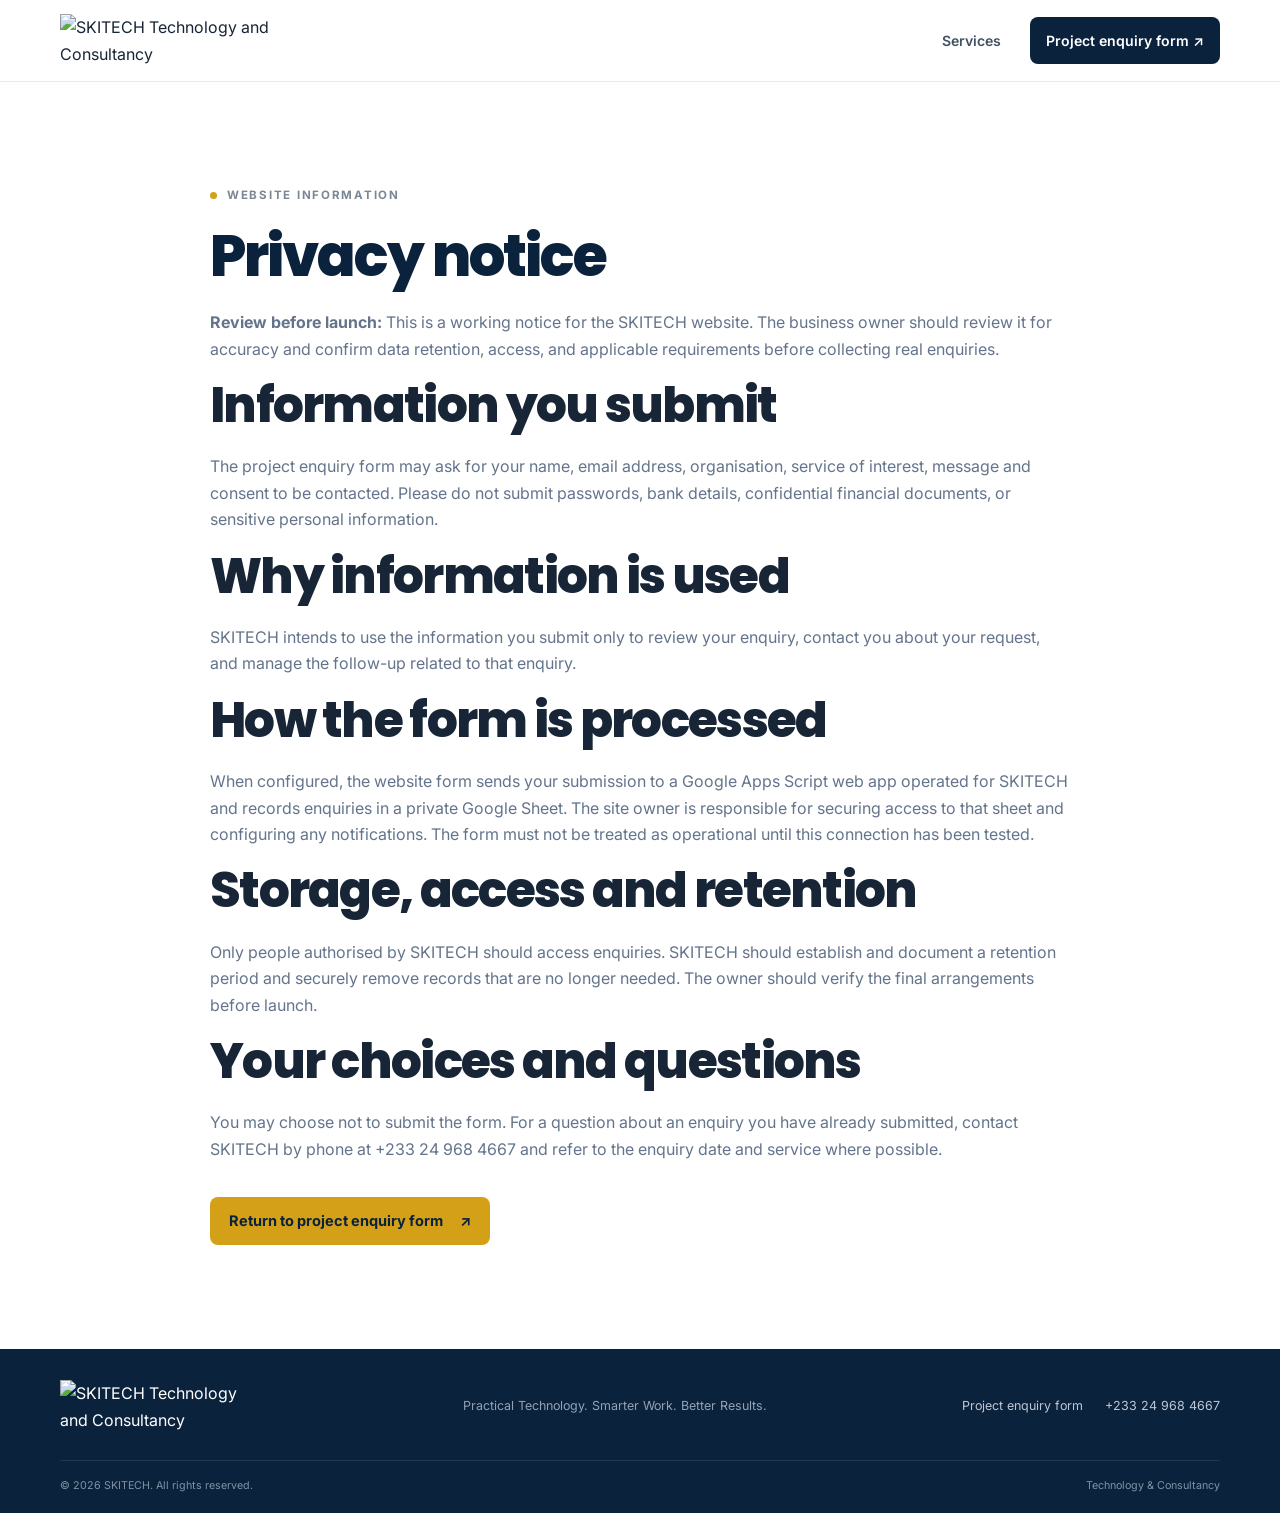
==== privacy.html @ 9df3ddef "Add files via upload" ====
<!doctype html>
<html lang="en"><head><meta charset="utf-8"><meta name="viewport" content="width=device-width, initial-scale=1"><meta name="theme-color" content="#0B223D"><meta name="description" content="How SKITECH intends to handle information submitted through its website enquiry form."><title>Privacy Notice | SKITECH</title><link rel="icon" href="assets/favicon.svg" type="image/svg+xml"><link href="https://fonts.googleapis.com/css2?family=Inter:wght@400;500;600;700&family=Poppins:wght@500;600;700;800&display=swap" rel="stylesheet"><link rel="stylesheet" href="styles.css"></head><body><header class="site-header"><div class="container nav-wrap"><a class="brand" href="index.html" aria-label="SKITECH home"><img class="brand-logo brand-logo-light" src="assets/brand/logos/skitech-logo-primary.svg" alt="SKITECH Technology and Consultancy"></a><button class="menu-toggle" aria-label="Open navigation" aria-expanded="false" aria-controls="main-nav"><span></span><span></span><span></span></button><nav id="main-nav" class="main-nav" aria-label="Main navigation"><a href="index.html#services">Services</a><a class="nav-cta" href="index.html#contact">Project enquiry form ↗</a></nav></div></header><main id="main"><section class="section-pad"><div class="container" style="max-width:860px"><div class="eyebrow"><span class="eyebrow-dot"></span> WEBSITE INFORMATION</div><h1 style="font-size:clamp(2.3rem,5vw,3.6rem);color:#0B223D">Privacy notice</h1><p><strong>Review before launch:</strong> This is a working notice for the SKITECH website. The business owner should review it for accuracy and confirm data retention, access, and applicable requirements before collecting real enquiries.</p><h2>Information you submit</h2><p>The project enquiry form may ask for your name, email address, organisation, service of interest, message and consent to be contacted. Please do not submit passwords, bank details, confidential financial documents, or sensitive personal information.</p><h2>Why information is used</h2><p>SKITECH intends to use the information you submit only to review your enquiry, contact you about your request, and manage the follow-up related to that enquiry.</p><h2>How the form is processed</h2><p>When configured, the website form sends your submission to a Google Apps Script web app operated for SKITECH and records enquiries in a private Google Sheet. The site owner is responsible for securing access to that sheet and configuring any notifications. The form must not be treated as operational until this connection has been tested.</p><h2>Storage, access and retention</h2><p>Only people authorised by SKITECH should access enquiries. SKITECH should establish and document a retention period and securely remove records that are no longer needed. The owner should verify the final arrangements before launch.</p><h2>Your choices and questions</h2><p>You may choose not to submit the form. For a question about an enquiry you have already submitted, contact SKITECH by phone at <a href="tel:+233249684667">+233 24 968 4667</a> and refer to the enquiry date and service where possible.</p><div style="margin-top:35px"><a class="button button-gold" href="index.html#contact">Return to project enquiry form <span aria-hidden="true">↗</span></a></div></div></section></main><footer class="site-footer"><div class="container footer-main"><a class="brand footer-brand" href="index.html" aria-label="SKITECH home"><img class="brand-logo brand-logo-dark" src="assets/brand/logos/skitech-logo-dark-background.svg" alt="SKITECH Technology and Consultancy"></a><p>Practical Technology. Smarter Work. Better Results.</p><div class="footer-links"><a href="index.html#contact">Project enquiry form</a><a href="tel:+233249684667">+233 24 968 4667</a></div></div><div class="container footer-bottom"><span>© <span id="year"></span> SKITECH. All rights reserved.</span><span>Technology &amp; Consultancy</span></div></footer><script src="script.js"></script></body></html>
---- styles.css ----
:root{--navy:#0B223D;--navy2:#132E4B;--ink:#172536;--muted:#64748B;--gold:#D4A017;--gold-dark:#A87916;--paper:#FFFFFF;--soft:#F5F7FA;--line:#E0E5EB;--blue:#8EC7E8;--radius:18px;--shadow:0 18px 48px rgba(11,34,61,.10)}
*{box-sizing:border-box}html{scroll-behavior:smooth;scroll-padding-top:90px}body{margin:0;font-family:'Inter',sans-serif;color:var(--ink);line-height:1.65;background:#fff}h1,h2,h3,p{margin-top:0}h1,h2,h3,.brand-copy strong{font-family:Poppins,sans-serif;letter-spacing:-.035em}h1{font-size:clamp(2.7rem,5.4vw,5rem);line-height:1.08;font-weight:800;margin:20px 0 22px}h2{font-size:clamp(2rem,3.8vw,3.25rem);line-height:1.14;font-weight:800;margin:14px 0 20px}h3{line-height:1.3;font-size:1.2rem;margin-bottom:12px}p{color:var(--muted)}a{color:inherit;text-decoration:none}.container{width:min(1160px,calc(100% - 48px));margin-inline:auto}.section-pad{padding:104px 0}.section-dark{background:var(--navy);color:#fff}.section-soft{background:var(--soft)}.skip-link{position:absolute;left:-999px;top:10px;background:#fff;color:#000;padding:10px;z-index:999}.skip-link:focus{left:10px}.site-header{height:82px;position:sticky;top:0;z-index:100;background:rgba(255,255,255,.96);backdrop-filter:blur(14px);border-bottom:1px solid rgba(224,229,235,.8)}.nav-wrap{height:100%;display:flex;align-items:center;justify-content:space-between}.brand{display:inline-flex;align-items:center;gap:11px}.brand-mark{width:42px;height:42px;display:grid;place-items:center;background:var(--gold);color:var(--navy);border-radius:11px;font:800 25px Poppins,sans-serif}.brand-copy{display:flex;flex-direction:column;line-height:1.15}.brand-copy strong{font-size:1.1rem;letter-spacing:.08em}.brand-copy small{font-size:.57rem;letter-spacing:.12em;color:#6e7c8b;margin-top:5px;font-weight:700}.main-nav{display:flex;align-items:center;gap:29px;font-size:.88rem;font-weight:600;color:#435164}.main-nav>a:not(.nav-cta):hover,.footer-links a:hover{color:var(--gold-dark)}.nav-cta{padding:12px 16px;background:var(--navy);color:#fff;border-radius:8px}.nav-cta span{color:var(--gold);margin-left:8px}.menu-toggle{display:none;background:none;border:0}.hero{overflow:hidden;position:relative}.hero-grid{display:grid;grid-template-columns:1.03fr .97fr;gap:40px;align-items:center;padding-top:76px;padding-bottom:58px}.hero-copy{position:relative;z-index:2}.eyebrow{font-size:.72rem;letter-spacing:.15em;font-weight:700;color:#7b8795;display:flex;align-items:center;gap:10px}.eyebrow.light{color:#bdc9d6}.eyebrow-dot{width:7px;height:7px;border-radius:50%;background:var(--gold);display:inline-block}.hero h1{color:#fff}.hero h1 span{color:var(--gold)}.hero-lead{font-size:1.1rem;line-height:1.8;color:#c6d0dc;max-width:550px}.hero-actions{display:flex;align-items:center;gap:25px;flex-wrap:wrap;margin-top:32px}.button{border:0;display:inline-flex;align-items:center;justify-content:center;gap:17px;padding:15px 19px;border-radius:8px;font:700 .91rem 'Inter',sans-serif;cursor:pointer;transition:transform .2s,background .2s}.button:hover{transform:translateY(-2px)}.button-gold{background:var(--gold);color:var(--navy)}.button-gold:hover{background:#f1c36d}.text-link{display:inline-flex;align-items:center;gap:12px;color:var(--navy);font-weight:700;font-size:.9rem}.text-link span{font-size:1.2rem}.light-link{color:#fff}.hero-proof{display:flex;align-items:flex-start;gap:13px;margin-top:42px;max-width:440px}.proof-line{width:32px;height:2px;background:var(--gold);margin-top:12px;flex-shrink:0}.hero-proof p{color:#9eafc0;font-size:.81rem;margin:0}.hero-visual{min-height:440px;position:relative;display:grid;place-items:center}.visual-glow{position:absolute;width:340px;height:340px;border-radius:50%;background:radial-gradient(circle,rgba(58,108,151,.4),rgba(16,34,56,0) 70%)}.orbit{position:absolute;border:1px solid rgba(142,199,232,.18);border-radius:50%;transform:rotate(-25deg)}.orbit-one{width:480px;height:300px}.orbit-two{width:380px;height:460px;transform:rotate(35deg)}.dashboard-card{position:relative;z-index:2;width:min(100%,420px);background:#fff;border:1px solid rgba(255,255,255,.5);border-radius:15px;box-shadow:0 25px 80px rgba(0,0,0,.3);padding:18px 20px;color:var(--ink);transform:rotate(-2deg)}.mock-top{display:flex;align-items:center;gap:5px;border-bottom:1px solid #edf0f4;padding-bottom:13px}.mock-dot{width:6px;height:6px;border-radius:50%;background:#d5dce5}.mock-label{font-size:.54rem;font-weight:800;letter-spacing:.12em;color:#8793a1;margin-left:9px}.mock-title{font:700 1.04rem Poppins,sans-serif;margin:18px 0}.mock-kpis{display:grid;grid-template-columns:repeat(3,1fr);gap:9px}.mock-kpis>div{background:#f5f7f9;padding:10px;border-radius:7px;min-width:0}.mock-kpis small,.mock-kpis b{display:block}.mock-kpis small{font-size:.58rem;color:#748294}.mock-kpis b{font-size:.73rem;margin:3px 0 9px}.kpi-line{height:3px;background:var(--gold);display:block;border-radius:3px}.line-long{width:90%}.line-mid{width:70%;background:#8ec7e8}.line-short{width:56%;background:#94b8a7}.mock-chart{margin-top:19px;padding:13px 13px 4px;background:#fafbfc;border:1px solid #edf0f4;border-radius:8px}.chart-label{font-size:.62rem;color:#6b7a8b}.chart-bars{height:88px;display:flex;align-items:end;gap:9px;margin-top:9px;border-bottom:1px solid #dce3e9}.chart-bars i{display:block;flex:1;background:linear-gradient(180deg,#D4A017,#F4D994);border-radius:3px 3px 0 0}.float-card{position:absolute;z-index:3;display:flex;align-items:center;gap:10px;background:#fff;color:var(--ink);padding:12px 14px;border-radius:11px;box-shadow:0 15px 45px rgba(0,0,0,.22)}.float-card-one{top:40px;right:-4px}.float-card-two{bottom:52px;left:-5px}.float-card small,.float-card b{display:block;line-height:1.4}.float-card small{font-size:.63rem;color:#7a8795}.float-card b{font-size:.76rem}.float-icon{width:32px;height:32px;border-radius:8px;display:grid;place-items:center;font-weight:800}.gold-icon{background:#fff1d2;color:#9a6b17}.blue-icon{background:#e5f4fc;color:#26759d}.visual-caption{position:absolute;bottom:5px;right:0;font-size:.58rem;letter-spacing:.17em;color:#71869b}.hero-bottom{display:flex;justify-content:space-between;gap:15px;flex-wrap:wrap;border-top:1px solid rgba(255,255,255,.13);padding-top:21px;padding-bottom:23px;font-size:.64rem;letter-spacing:.12em;font-weight:700;color:#91a4b8}.intro-grid{display:grid;grid-template-columns:1fr .8fr;gap:100px;align-items:start}.intro-section h2{max-width:560px}.intro-section h2 em{font-style:normal;color:#A87916}.intro-text p{font-size:1rem}.intro-text .text-link{margin-top:10px}.section-heading{display:flex;align-items:end;justify-content:space-between;gap:40px;margin-bottom:42px}.section-heading h2{margin-bottom:0}.section-heading>p{max-width:390px;margin-bottom:5px}.service-grid{display:grid;grid-template-columns:repeat(3,1fr);gap:17px}.service-card{position:relative;background:#fff;border:1px solid #e6eaef;border-radius:14px;padding:28px 25px 24px;min-height:370px;display:flex;flex-direction:column;transition:transform .2s,box-shadow .2s,border-color .2s}.service-card:hover{transform:translateY(-4px);box-shadow:var(--shadow);border-color:#d4dce5}.service-number{position:absolute;right:24px;top:22px;font-size:.7rem;color:#a0aab5;letter-spacing:.1em;font-weight:700}.service-icon{width:48px;height:48px;border-radius:12px;background:#fdf3df;display:grid;place-items:center;color:#9b6b16;margin-bottom:23px}.service-icon svg{width:24px;height:24px;fill:none;stroke:currentColor;stroke-width:1.6;stroke-linecap:round;stroke-linejoin:round}.service-card h3{font-size:1.1rem}.service-card p{font-size:.87rem;line-height:1.7;margin-bottom:15px}.service-card ul{padding-left:17px;margin:0 0 25px;color:#647285;font-size:.79rem}.service-card li{margin:6px 0}.card-link{margin-top:auto;font-weight:700;font-size:.8rem;color:var(--navy);display:flex;justify-content:space-between;align-items:center;border-top:1px solid #edf0f3;padding-top:16px}.card-link span{font-size:1.1rem;color:#A87916}.featured-card{border-color:#e8bf70;background:#fffdf8}.featured-card .service-icon{background:var(--gold);color:var(--navy)}.featured-tag{position:absolute;right:23px;top:52px;font-size:.54rem;letter-spacing:.1em;color:#a47522;font-weight:800}.financial-section{background:var(--navy2);color:#fff;overflow:hidden}.financial-grid{display:grid;grid-template-columns:.9fr 1.1fr;gap:90px;align-items:center}.financial-copy h2{font-size:clamp(2.1rem,3.8vw,3.2rem)}.financial-copy h2 span{color:var(--gold)}.financial-copy>p{color:#bdcbd8;line-height:1.8}.financial-copy .button{margin:14px 0 22px}.small-note{font-size:.72rem;color:#8fa3b7!important}.workflow-steps{background:rgba(255,255,255,.045);border:1px solid rgba(255,255,255,.12);border-radius:17px;padding:25px 27px}.workflow-step{display:grid;grid-template-columns:43px 1fr auto;gap:14px;align-items:center}.step-icon{width:39px;height:39px;border:1px solid rgba(212,160,23,.55);color:var(--gold);border-radius:10px;display:grid;place-items:center;font-size:.73rem;font-weight:800}.workflow-step h3{font-size:.98rem;margin:0 0 4px}.workflow-step p{font-size:.78rem;color:#aebdca;margin:0;line-height:1.5}.step-state{font-size:.64rem;color:#d9bd7f;border:1px solid rgba(212,160,23,.25);border-radius:30px;padding:5px 9px;white-space:nowrap}.workflow-connector{height:21px;width:1px;background:rgba(212,160,23,.35);margin-left:19px}.audience-grid{display:grid;grid-template-columns:repeat(4,1fr);gap:18px}.audience-grid article{border-top:2px solid var(--gold);padding:24px 18px 15px 0}.audience-symbol{display:grid;place-items:center;width:42px;height:42px;background:var(--soft);border-radius:10px;font-size:.68rem;font-weight:800;letter-spacing:.06em;color:#9b6b16;margin-bottom:20px}.audience-grid h3{font-size:1.04rem}.audience-grid p{font-size:.84rem}.about-grid{display:grid;grid-template-columns:.8fr 1.2fr;gap:95px;align-items:center}.about-art{position:relative;min-height:405px;background:var(--navy);border-radius:17px;padding:20px;display:flex;align-items:stretch}.about-art-inner{width:100%;border:1px solid rgba(255,255,255,.16);border-radius:10px;padding:35px 28px;display:flex;flex-direction:column;justify-content:center;background:radial-gradient(circle at 90% 10%,rgba(212,160,23,.15),transparent 45%)}.about-monogram{font:800 6.6rem Poppins,sans-serif;line-height:1;color:#fff;letter-spacing:-.1em}.about-monogram span{color:var(--gold)}.about-art-rule{height:3px;width:54px;background:var(--gold);margin:28px 0}.about-art-inner p{font:700 .85rem/1.9 Poppins,sans-serif;letter-spacing:.1em;color:#d8e0e8}.about-art-bottom{display:flex;justify-content:space-between;gap:8px;margin-top:30px;font-size:.55rem;letter-spacing:.12em;color:#8fa3b7}.about-badge{position:absolute;right:-30px;bottom:35px;background:var(--gold);padding:13px 15px;border-radius:9px;box-shadow:0 10px 25px #0B223D26;display:flex;gap:8px;align-items:center;font-size:.72rem;font-weight:700;color:var(--navy)}.about-badge b{font-size:1.1rem}.about-copy h2{font-size:clamp(2rem,3.4vw,2.8rem)}.about-copy>p{font-size:.94rem;line-height:1.85}.experience-points{display:grid;gap:10px;margin:25px 0}.experience-points>div{font-size:.85rem;font-weight:600;display:flex;align-items:center;gap:10px}.checkmark{display:grid;place-items:center;width:22px;height:22px;background:#e8f4ed;color:#36774f;border-radius:50%;font-size:.7rem}.approach-grid{display:grid;grid-template-columns:repeat(4,1fr);gap:24px}.approach-grid article{border-top:1px solid var(--line);padding-top:21px}.approach-grid article>span{display:block;color:#A87916;font-weight:800;font-size:.8rem;letter-spacing:.1em;margin-bottom:22px}.approach-grid h3{font-size:1.08rem}.approach-grid p{font-size:.85rem}.portfolio-note{margin-top:44px;background:#f6f8fa;border:1px solid #e8edf1;border-radius:11px;padding:17px 20px;display:flex;gap:14px;align-items:flex-start}.portfolio-note-icon{width:25px;height:25px;border:1px solid #c8d3df;border-radius:50%;display:grid;place-items:center;color:#6f8092;font:700 .8rem serif;flex-shrink:0}.portfolio-note p{margin:0;font-size:.8rem}.portfolio-note strong{color:var(--ink)}.contact-grid{display:grid;grid-template-columns:.85fr 1.15fr;gap:85px;align-items:start}.contact-copy h2{font-size:clamp(2.2rem,3.7vw,3.25rem)}.contact-copy>p{color:#b7c5d3;line-height:1.8}.contact-promise{display:flex;gap:14px;margin:30px 0}.promise-icon{width:39px;height:39px;border:1px solid rgba(212,160,23,.45);border-radius:10px;display:grid;place-items:center;color:var(--gold);flex-shrink:0}.contact-promise p{font-size:.84rem;color:#aebdca;margin:0}.contact-promise strong{color:#fff}.contact-detail{display:flex;gap:13px;align-items:center;border-top:1px solid rgba(255,255,255,.13);padding-top:22px}.detail-icon{width:38px;height:38px;border-radius:9px;background:rgba(255,255,255,.08);display:grid;place-items:center;color:var(--gold)}.contact-detail div{display:flex;flex-direction:column}.contact-detail small{font-size:.62rem;letter-spacing:.1em;color:#92a6ba}.contact-detail a{font-size:.9rem;color:#fff}.contact-detail .email-note{letter-spacing:0;font-size:.66rem;margin-top:4px;max-width:320px}.contact-form{background:#fff;border-radius:15px;color:var(--ink);padding:30px 30px 24px;box-shadow:0 22px 60px rgba(0,0,0,.15)}.form-top{display:flex;justify-content:space-between;align-items:start;margin-bottom:25px}.form-kicker{font-size:.62rem;letter-spacing:.15em;color:#a87925;font-weight:800}.form-top h3{font-size:1.4rem;margin:5px 0}.form-step{font-size:.65rem;color:#97a2af;letter-spacing:.1em}.form-row{display:grid;grid-template-columns:1fr 1fr;gap:14px}.contact-form label{display:block;font-size:.76rem;font-weight:700;color:#435164;margin-bottom:15px}.contact-form input:not([type=checkbox]),.contact-form select,.contact-form textarea{width:100%;margin-top:7px;border:1px solid #dfe5eb;border-radius:7px;padding:12px 12px;font:400 .82rem 'Inter',sans-serif;color:var(--ink);background:#fff;outline:none;transition:border .2s,box-shadow .2s}.contact-form input:focus,.contact-form select:focus,.contact-form textarea:focus{border-color:#c99a3e;box-shadow:0 0 0 3px rgba(212,160,23,.15)}.contact-form input::placeholder,.contact-form textarea::placeholder{color:#a0aab5}.contact-form textarea{resize:vertical;min-height:105px}.consent-row{display:flex!important;align-items:flex-start;gap:9px;font-weight:400!important;font-size:.7rem!important;color:#68778a!important}.consent-row input{margin-top:3px;accent-color:var(--navy)}.submit-button{width:100%;margin-top:3px}.form-status{font-size:.73rem;margin:13px 0 0;text-align:center;color:#68778a}.form-privacy{font-size:.64rem;text-align:center;color:#8b97a5;margin:10px 0 0}.hp-field{position:absolute!important;left:-10000px!important;width:1px!important;height:1px!important;opacity:0!important}.site-footer{background:#0B223D;color:#fff;padding:31px 0 18px}.footer-main{display:flex;align-items:center;justify-content:space-between;gap:20px;padding-bottom:27px}.footer-brand .brand-mark{width:36px;height:36px;font-size:21px}.footer-brand .brand-copy strong{font-size:.98rem}.footer-brand .brand-copy small{color:#8fa0b1}.footer-main>p{font-size:.78rem;color:#92a2b2;margin:0}.footer-links{display:flex;gap:22px;font-size:.78rem;color:#bdc7d2}.footer-bottom{border-top:1px solid rgba(255,255,255,.1);padding-top:16px;display:flex;justify-content:space-between;gap:15px;font-size:.67rem;color:#8192a3}
@media(max-width:1000px){.main-nav{gap:17px}.hero-grid{gap:18px}.hero-visual{transform:scale(.94)}.financial-grid,.about-grid{gap:55px}.contact-grid{gap:45px}.service-card{padding:24px 20px}.featured-tag{position:static;margin:-14px 0 15px}.service-number{top:20px}.audience-grid{grid-template-columns:repeat(2,1fr)}}
@media(max-width:760px){.container{width:min(100% - 34px,560px)}.section-pad{padding:72px 0}.site-header{height:72px}.menu-toggle{display:flex;flex-direction:column;gap:5px;padding:9px}.menu-toggle span{width:23px;height:2px;background:var(--navy);display:block}.main-nav{display:none;position:absolute;top:71px;left:0;right:0;padding:18px 22px 24px;background:#fff;border-bottom:1px solid var(--line);box-shadow:0 12px 20px #0B223D0c;align-items:stretch;gap:0;flex-direction:column}.main-nav.open{display:flex}.main-nav>a{padding:13px 0}.main-nav .nav-cta{padding:13px 15px;text-align:center;margin-top:8px}.hero-grid{grid-template-columns:1fr;padding-top:61px;padding-bottom:38px}.hero h1{font-size:clamp(2.7rem,11vw,4rem)}.hero-lead{font-size:1rem}.hero-visual{min-height:370px;transform:none;margin:5px -5px 0}.dashboard-card{width:min(88%,390px);padding:15px}.float-card-one{right:0;top:25px}.float-card-two{left:0;bottom:35px}.orbit-one{width:370px;height:250px}.orbit-two{width:300px;height:380px}.visual-caption{right:5px;bottom:0;font-size:.49rem}.hero-bottom{font-size:.55rem;gap:12px;justify-content:flex-start}.intro-grid,.financial-grid,.about-grid,.contact-grid{grid-template-columns:1fr;gap:35px}.intro-grid{gap:22px}.section-heading{display:block;margin-bottom:30px}.section-heading>p{margin-top:18px}.service-grid{grid-template-columns:1fr}.service-card{min-height:0;padding:26px}.service-card ul{margin-bottom:22px}.financial-grid{gap:38px}.workflow-steps{padding:20px 15px}.workflow-step{grid-template-columns:38px 1fr;gap:11px}.step-state{grid-column:2;justify-self:start;margin-top:-4px}.workflow-connector{height:16px}.audience-grid{grid-template-columns:1fr 1fr;gap:18px}.audience-grid article{padding-right:6px}.about-art{min-height:330px;margin-right:15px}.about-badge{right:-14px}.approach-grid{grid-template-columns:1fr 1fr;gap:24px 18px}.approach-grid article>span{margin-bottom:12px}.portfolio-note{margin-top:30px}.contact-form{padding:24px 18px}.form-row{grid-template-columns:1fr;gap:0}.footer-main{flex-wrap:wrap;align-items:flex-start}.footer-main>p{width:100%;order:3}.footer-links{gap:15px}.footer-bottom{flex-direction:column;gap:5px}.contact-copy h2{font-size:2.45rem}}
@media(max-width:390px){.container{width:calc(100% - 28px)}.hero-actions{gap:18px}.hero-actions .button{width:100%}.float-card{padding:9px}.float-card-one{right:-2px}.float-card-two{left:-2px}.audience-grid{grid-template-columns:1fr}.workflow-step p{font-size:.73rem}.workflow-steps{padding:18px 12px}.footer-links{font-size:.72rem}}
@media(prefers-reduced-motion:reduce){*,*::before,*::after{scroll-behavior:auto!important;transition:none!important;animation:none!important}}

/* Integrated SKITECH brand assets */
.brand-logo{display:block;width:218px;height:auto;max-height:62px;object-fit:contain}
.brand-logo-dark{width:208px;max-height:56px}
.about-logo-symbol{width:150px;height:150px;object-fit:contain;align-self:flex-start;filter:drop-shadow(0 7px 18px rgba(0,0,0,.12))}
.consent-row a{color:var(--navy);text-decoration:underline;text-underline-offset:2px}
.contact-detail a:hover{color:var(--gold)}
.footer-links a{transition:color .2s}
@media(max-width:760px){.brand-logo{width:186px;max-height:54px}.brand-logo-dark{width:184px}.about-logo-symbol{width:120px;height:120px}}

.service-icon img{width:32px;height:32px;object-fit:contain;display:block}
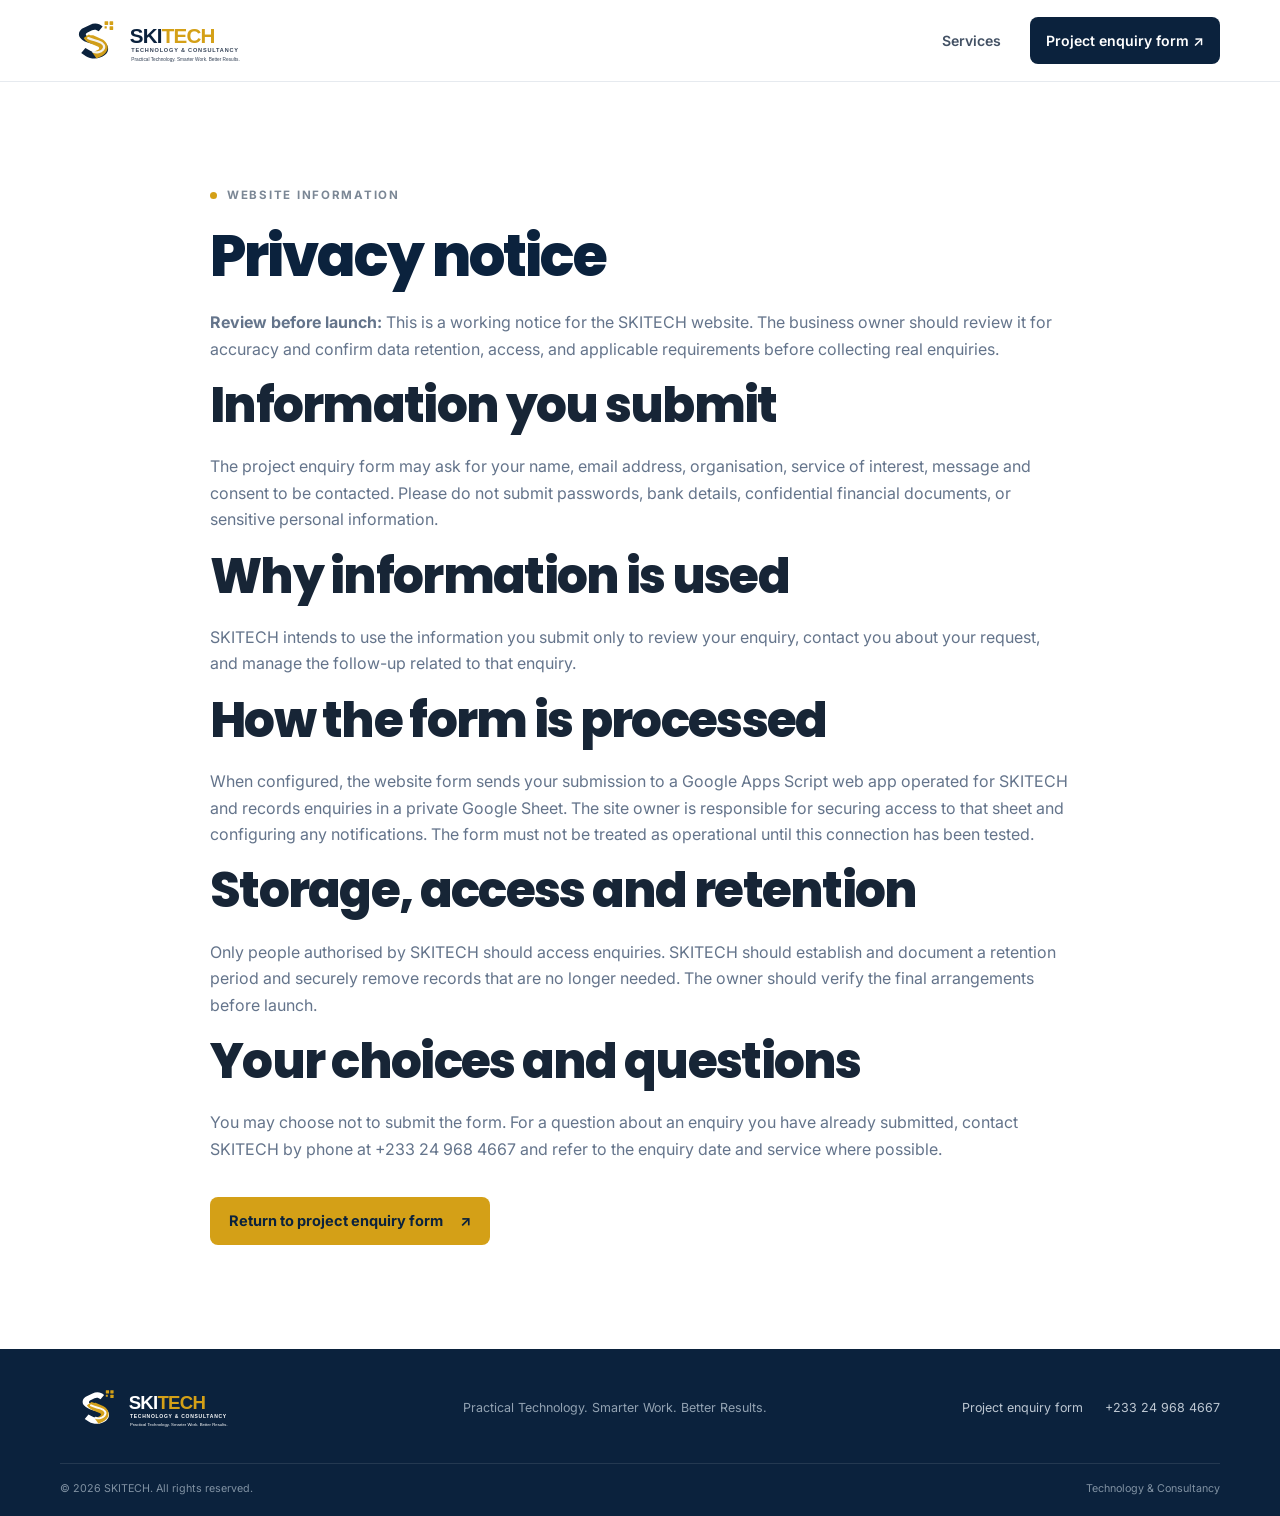
==== commit 99197e15: "Add files via upload" ====
--- a/privacy.html
+++ b/privacy.html
@@ -1,2 +1,2 @@
 <!doctype html>
-<html lang="en"><head><meta charset="utf-8"><meta name="viewport" content="width=device-width, initial-scale=1"><meta name="theme-color" content="#0B223D"><meta name="description" content="How SKITECH intends to handle information submitted through its website enquiry form."><title>Privacy Notice | SKITECH</title><link rel="icon" href="assets/favicon.svg" type="image/svg+xml"><link href="https://fonts.googleapis.com/css2?family=Inter:wght@400;500;600;700&family=Poppins:wght@500;600;700;800&display=swap" rel="stylesheet"><link rel="stylesheet" href="styles.css"></head><body><header class="site-header"><div class="container nav-wrap"><a class="brand" href="index.html" aria-label="SKITECH home"><img class="brand-logo brand-logo-light" src="assets/brand/logos/skitech-logo-primary.svg" alt="SKITECH Technology and Consultancy"></a><button class="menu-toggle" aria-label="Open navigation" aria-expanded="false" aria-controls="main-nav"><span></span><span></span><span></span></button><nav id="main-nav" class="main-nav" aria-label="Main navigation"><a href="index.html#services">Services</a><a class="nav-cta" href="index.html#contact">Project enquiry form ↗</a></nav></div></header><main id="main"><section class="section-pad"><div class="container" style="max-width:860px"><div class="eyebrow"><span class="eyebrow-dot"></span> WEBSITE INFORMATION</div><h1 style="font-size:clamp(2.3rem,5vw,3.6rem);color:#0B223D">Privacy notice</h1><p><strong>Review before launch:</strong> This is a working notice for the SKITECH website. The business owner should review it for accuracy and confirm data retention, access, and applicable requirements before collecting real enquiries.</p><h2>Information you submit</h2><p>The project enquiry form may ask for your name, email address, organisation, service of interest, message and consent to be contacted. Please do not submit passwords, bank details, confidential financial documents, or sensitive personal information.</p><h2>Why information is used</h2><p>SKITECH intends to use the information you submit only to review your enquiry, contact you about your request, and manage the follow-up related to that enquiry.</p><h2>How the form is processed</h2><p>When configured, the website form sends your submission to a Google Apps Script web app operated for SKITECH and records enquiries in a private Google Sheet. The site owner is responsible for securing access to that sheet and configuring any notifications. The form must not be treated as operational until this connection has been tested.</p><h2>Storage, access and retention</h2><p>Only people authorised by SKITECH should access enquiries. SKITECH should establish and document a retention period and securely remove records that are no longer needed. The owner should verify the final arrangements before launch.</p><h2>Your choices and questions</h2><p>You may choose not to submit the form. For a question about an enquiry you have already submitted, contact SKITECH by phone at <a href="tel:+233249684667">+233 24 968 4667</a> and refer to the enquiry date and service where possible.</p><div style="margin-top:35px"><a class="button button-gold" href="index.html#contact">Return to project enquiry form <span aria-hidden="true">↗</span></a></div></div></section></main><footer class="site-footer"><div class="container footer-main"><a class="brand footer-brand" href="index.html" aria-label="SKITECH home"><img class="brand-logo brand-logo-dark" src="assets/brand/logos/skitech-logo-dark-background.svg" alt="SKITECH Technology and Consultancy"></a><p>Practical Technology. Smarter Work. Better Results.</p><div class="footer-links"><a href="index.html#contact">Project enquiry form</a><a href="tel:+233249684667">+233 24 968 4667</a></div></div><div class="container footer-bottom"><span>© <span id="year"></span> SKITECH. All rights reserved.</span><span>Technology &amp; Consultancy</span></div></footer><script src="script.js"></script></body></html>+<html lang="en"><head><meta charset="utf-8"><meta name="viewport" content="width=device-width, initial-scale=1"><meta name="theme-color" content="#0B223D"><meta name="description" content="How SKITECH intends to handle information submitted through its website enquiry form."><title>Privacy Notice | SKITECH</title><link rel="icon" href="logos/favicon.svg" type="image/svg+xml"><link href="https://fonts.googleapis.com/css2?family=Inter:wght@400;500;600;700&family=Poppins:wght@500;600;700;800&display=swap" rel="stylesheet"><link rel="stylesheet" href="styles.css"></head><body><header class="site-header"><div class="container nav-wrap"><a class="brand" href="index.html" aria-label="SKITECH home"><img class="brand-logo brand-logo-light" src="logos/skitech-logo-primary.svg" alt="SKITECH Technology and Consultancy"></a><button class="menu-toggle" aria-label="Open navigation" aria-expanded="false" aria-controls="main-nav"><span></span><span></span><span></span></button><nav id="main-nav" class="main-nav" aria-label="Main navigation"><a href="index.html#services">Services</a><a class="nav-cta" href="index.html#contact">Project enquiry form ↗</a></nav></div></header><main id="main"><section class="section-pad"><div class="container" style="max-width:860px"><div class="eyebrow"><span class="eyebrow-dot"></span> WEBSITE INFORMATION</div><h1 style="font-size:clamp(2.3rem,5vw,3.6rem);color:#0B223D">Privacy notice</h1><p><strong>Review before launch:</strong> This is a working notice for the SKITECH website. The business owner should review it for accuracy and confirm data retention, access, and applicable requirements before collecting real enquiries.</p><h2>Information you submit</h2><p>The project enquiry form may ask for your name, email address, organisation, service of interest, message and consent to be contacted. Please do not submit passwords, bank details, confidential financial documents, or sensitive personal information.</p><h2>Why information is used</h2><p>SKITECH intends to use the information you submit only to review your enquiry, contact you about your request, and manage the follow-up related to that enquiry.</p><h2>How the form is processed</h2><p>When configured, the website form sends your submission to a Google Apps Script web app operated for SKITECH and records enquiries in a private Google Sheet. The site owner is responsible for securing access to that sheet and configuring any notifications. The form must not be treated as operational until this connection has been tested.</p><h2>Storage, access and retention</h2><p>Only people authorised by SKITECH should access enquiries. SKITECH should establish and document a retention period and securely remove records that are no longer needed. The owner should verify the final arrangements before launch.</p><h2>Your choices and questions</h2><p>You may choose not to submit the form. For a question about an enquiry you have already submitted, contact SKITECH by phone at <a href="tel:+233249684667">+233 24 968 4667</a> and refer to the enquiry date and service where possible.</p><div style="margin-top:35px"><a class="button button-gold" href="index.html#contact">Return to project enquiry form <span aria-hidden="true">↗</span></a></div></div></section></main><footer class="site-footer"><div class="container footer-main"><a class="brand footer-brand" href="index.html" aria-label="SKITECH home"><img class="brand-logo brand-logo-dark" src="logos/skitech-logo-dark-background.svg" alt="SKITECH Technology and Consultancy"></a><p>Practical Technology. Smarter Work. Better Results.</p><div class="footer-links"><a href="index.html#contact">Project enquiry form</a><a href="tel:+233249684667">+233 24 968 4667</a></div></div><div class="container footer-bottom"><span>© <span id="year"></span> SKITECH. All rights reserved.</span><span>Technology &amp; Consultancy</span></div></footer><script src="script.js"></script></body></html>
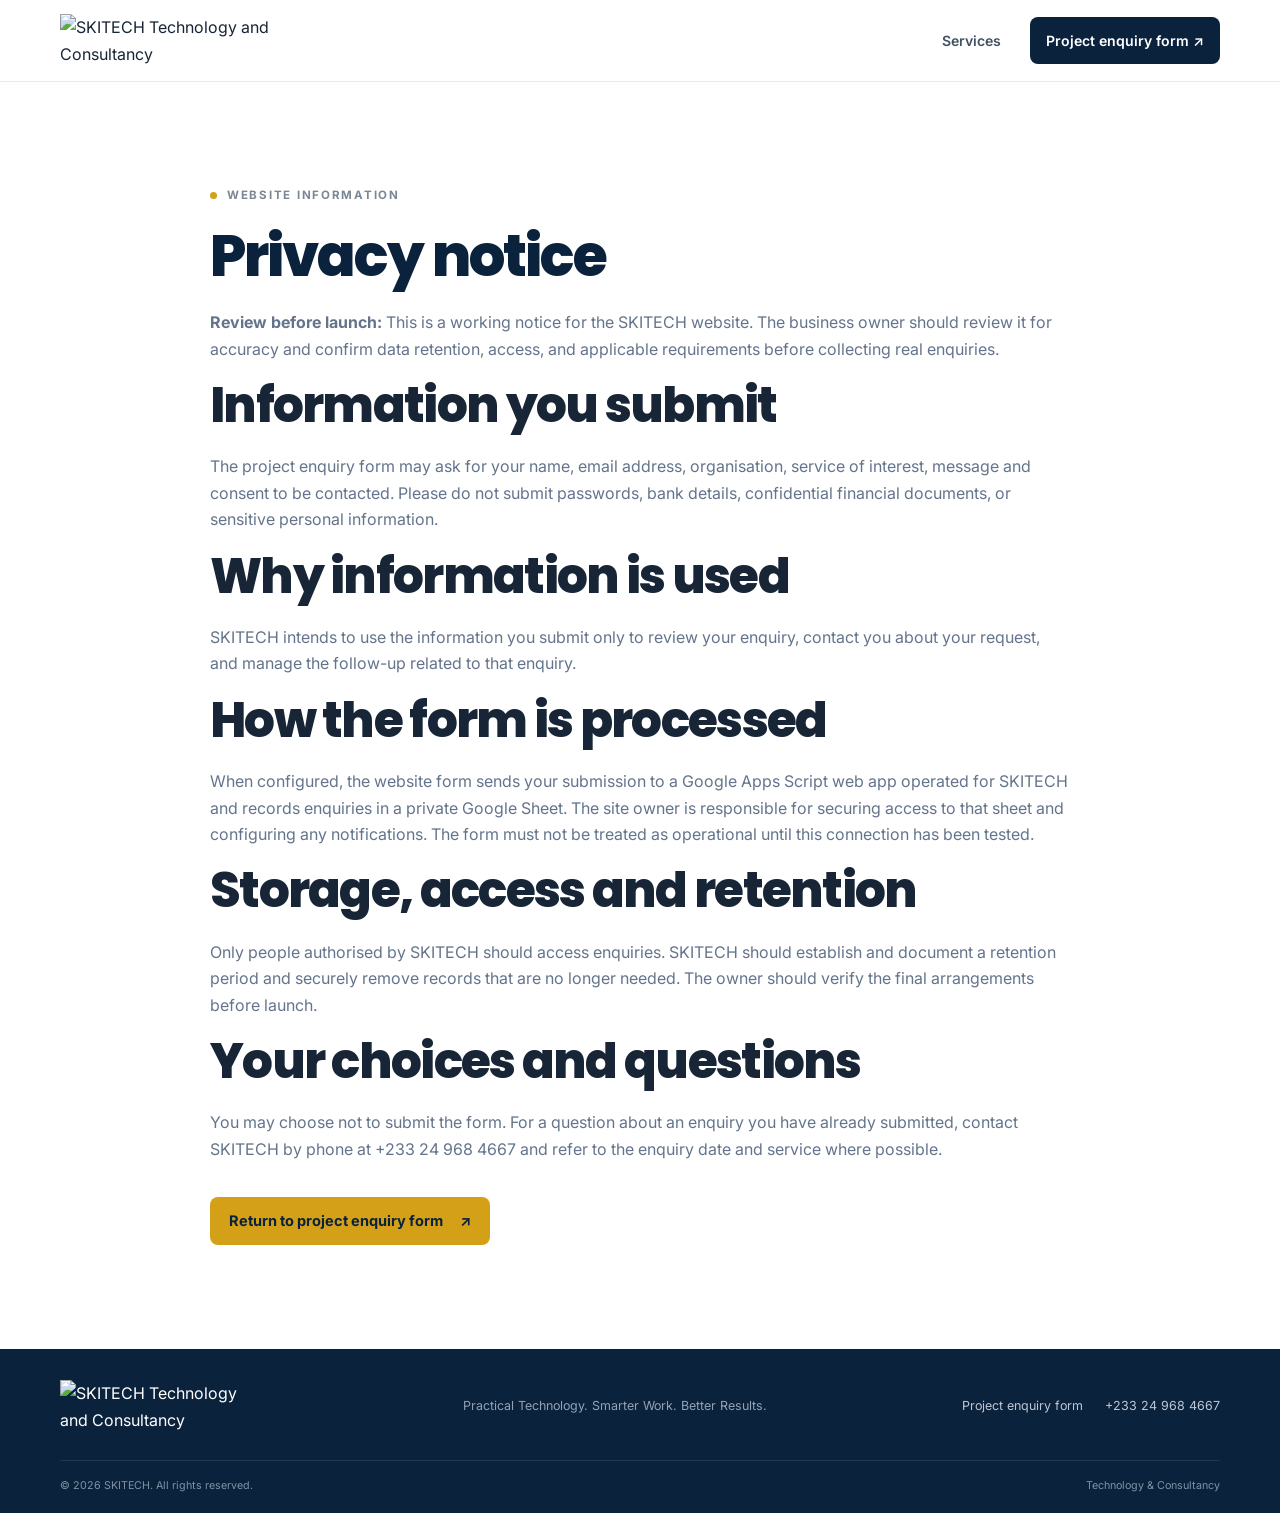
==== commit 0a69d9bc: "Add files via upload" ====
--- a/privacy.html
+++ b/privacy.html
@@ -1,2 +1,2 @@
 <!doctype html>
-<html lang="en"><head><meta charset="utf-8"><meta name="viewport" content="width=device-width, initial-scale=1"><meta name="theme-color" content="#0B223D"><meta name="description" content="How SKITECH intends to handle information submitted through its website enquiry form."><title>Privacy Notice | SKITECH</title><link rel="icon" href="logos/favicon.svg" type="image/svg+xml"><link href="https://fonts.googleapis.com/css2?family=Inter:wght@400;500;600;700&family=Poppins:wght@500;600;700;800&display=swap" rel="stylesheet"><link rel="stylesheet" href="styles.css"></head><body><header class="site-header"><div class="container nav-wrap"><a class="brand" href="index.html" aria-label="SKITECH home"><img class="brand-logo brand-logo-light" src="logos/skitech-logo-primary.svg" alt="SKITECH Technology and Consultancy"></a><button class="menu-toggle" aria-label="Open navigation" aria-expanded="false" aria-controls="main-nav"><span></span><span></span><span></span></button><nav id="main-nav" class="main-nav" aria-label="Main navigation"><a href="index.html#services">Services</a><a class="nav-cta" href="index.html#contact">Project enquiry form ↗</a></nav></div></header><main id="main"><section class="section-pad"><div class="container" style="max-width:860px"><div class="eyebrow"><span class="eyebrow-dot"></span> WEBSITE INFORMATION</div><h1 style="font-size:clamp(2.3rem,5vw,3.6rem);color:#0B223D">Privacy notice</h1><p><strong>Review before launch:</strong> This is a working notice for the SKITECH website. The business owner should review it for accuracy and confirm data retention, access, and applicable requirements before collecting real enquiries.</p><h2>Information you submit</h2><p>The project enquiry form may ask for your name, email address, organisation, service of interest, message and consent to be contacted. Please do not submit passwords, bank details, confidential financial documents, or sensitive personal information.</p><h2>Why information is used</h2><p>SKITECH intends to use the information you submit only to review your enquiry, contact you about your request, and manage the follow-up related to that enquiry.</p><h2>How the form is processed</h2><p>When configured, the website form sends your submission to a Google Apps Script web app operated for SKITECH and records enquiries in a private Google Sheet. The site owner is responsible for securing access to that sheet and configuring any notifications. The form must not be treated as operational until this connection has been tested.</p><h2>Storage, access and retention</h2><p>Only people authorised by SKITECH should access enquiries. SKITECH should establish and document a retention period and securely remove records that are no longer needed. The owner should verify the final arrangements before launch.</p><h2>Your choices and questions</h2><p>You may choose not to submit the form. For a question about an enquiry you have already submitted, contact SKITECH by phone at <a href="tel:+233249684667">+233 24 968 4667</a> and refer to the enquiry date and service where possible.</p><div style="margin-top:35px"><a class="button button-gold" href="index.html#contact">Return to project enquiry form <span aria-hidden="true">↗</span></a></div></div></section></main><footer class="site-footer"><div class="container footer-main"><a class="brand footer-brand" href="index.html" aria-label="SKITECH home"><img class="brand-logo brand-logo-dark" src="logos/skitech-logo-dark-background.svg" alt="SKITECH Technology and Consultancy"></a><p>Practical Technology. Smarter Work. Better Results.</p><div class="footer-links"><a href="index.html#contact">Project enquiry form</a><a href="tel:+233249684667">+233 24 968 4667</a></div></div><div class="container footer-bottom"><span>© <span id="year"></span> SKITECH. All rights reserved.</span><span>Technology &amp; Consultancy</span></div></footer><script src="script.js"></script></body></html>+<html lang="en"><head><meta charset="utf-8"><meta name="viewport" content="width=device-width, initial-scale=1"><meta name="theme-color" content="#0B223D"><meta name="description" content="How SKITECH intends to handle information submitted through its website enquiry form."><title>Privacy Notice | SKITECH</title><link rel="icon" href="assets/favicon.svg" type="image/svg+xml"><link href="https://fonts.googleapis.com/css2?family=Inter:wght@400;500;600;700&family=Poppins:wght@500;600;700;800&display=swap" rel="stylesheet"><link rel="stylesheet" href="styles.css"></head><body><header class="site-header"><div class="container nav-wrap"><a class="brand" href="index.html" aria-label="SKITECH home"><img class="brand-logo brand-logo-light" src="assets/brand/logos/skitech-logo-primary.svg" alt="SKITECH Technology and Consultancy"></a><button class="menu-toggle" aria-label="Open navigation" aria-expanded="false" aria-controls="main-nav"><span></span><span></span><span></span></button><nav id="main-nav" class="main-nav" aria-label="Main navigation"><a href="index.html#services">Services</a><a class="nav-cta" href="index.html#contact">Project enquiry form ↗</a></nav></div></header><main id="main"><section class="section-pad"><div class="container" style="max-width:860px"><div class="eyebrow"><span class="eyebrow-dot"></span> WEBSITE INFORMATION</div><h1 style="font-size:clamp(2.3rem,5vw,3.6rem);color:#0B223D">Privacy notice</h1><p><strong>Review before launch:</strong> This is a working notice for the SKITECH website. The business owner should review it for accuracy and confirm data retention, access, and applicable requirements before collecting real enquiries.</p><h2>Information you submit</h2><p>The project enquiry form may ask for your name, email address, organisation, service of interest, message and consent to be contacted. Please do not submit passwords, bank details, confidential financial documents, or sensitive personal information.</p><h2>Why information is used</h2><p>SKITECH intends to use the information you submit only to review your enquiry, contact you about your request, and manage the follow-up related to that enquiry.</p><h2>How the form is processed</h2><p>When configured, the website form sends your submission to a Google Apps Script web app operated for SKITECH and records enquiries in a private Google Sheet. The site owner is responsible for securing access to that sheet and configuring any notifications. The form must not be treated as operational until this connection has been tested.</p><h2>Storage, access and retention</h2><p>Only people authorised by SKITECH should access enquiries. SKITECH should establish and document a retention period and securely remove records that are no longer needed. The owner should verify the final arrangements before launch.</p><h2>Your choices and questions</h2><p>You may choose not to submit the form. For a question about an enquiry you have already submitted, contact SKITECH by phone at <a href="tel:+233249684667">+233 24 968 4667</a> and refer to the enquiry date and service where possible.</p><div style="margin-top:35px"><a class="button button-gold" href="index.html#contact">Return to project enquiry form <span aria-hidden="true">↗</span></a></div></div></section></main><footer class="site-footer"><div class="container footer-main"><a class="brand footer-brand" href="index.html" aria-label="SKITECH home"><img class="brand-logo brand-logo-dark" src="assets/brand/logos/skitech-logo-dark-background.svg" alt="SKITECH Technology and Consultancy"></a><p>Practical Technology. Smarter Work. Better Results.</p><div class="footer-links"><a href="index.html#contact">Project enquiry form</a><a href="tel:+233249684667">+233 24 968 4667</a></div></div><div class="container footer-bottom"><span>© <span id="year"></span> SKITECH. All rights reserved.</span><span>Technology &amp; Consultancy</span></div></footer><script src="script.js"></script></body></html>
--- a/styles.css
+++ b/styles.css
@@ -15,3 +15,14 @@
 @media(max-width:760px){.brand-logo{width:186px;max-height:54px}.brand-logo-dark{width:184px}.about-logo-symbol{width:120px;height:120px}}
 
 .service-icon img{width:32px;height:32px;object-fit:contain;display:block}
+
+
+/* SKITECH portfolio illustration section */
+.portfolio-section{background:#fff}
+.portfolio-visual{margin:28px 0 0;border:1px solid rgba(11,34,61,.09);border-radius:18px;overflow:hidden;box-shadow:0 18px 48px rgba(11,34,61,.09);background:#f6f8fb}
+.portfolio-visual img{display:block;width:100%;height:auto}
+.portfolio-caption{display:flex;align-items:center;justify-content:space-between;gap:24px;margin-top:24px}
+.portfolio-caption p{max-width:650px;margin:0;color:var(--muted,#536477);line-height:1.7}
+.portfolio-caption strong{color:var(--navy,#0B223D)}
+.portfolio-disclaimer{margin:12px 0 0;font-size:.78rem;color:#6b7280}
+@media(max-width:700px){.portfolio-caption{align-items:flex-start;flex-direction:column}.portfolio-caption .button{width:100%;justify-content:center}.portfolio-visual{border-radius:12px}}
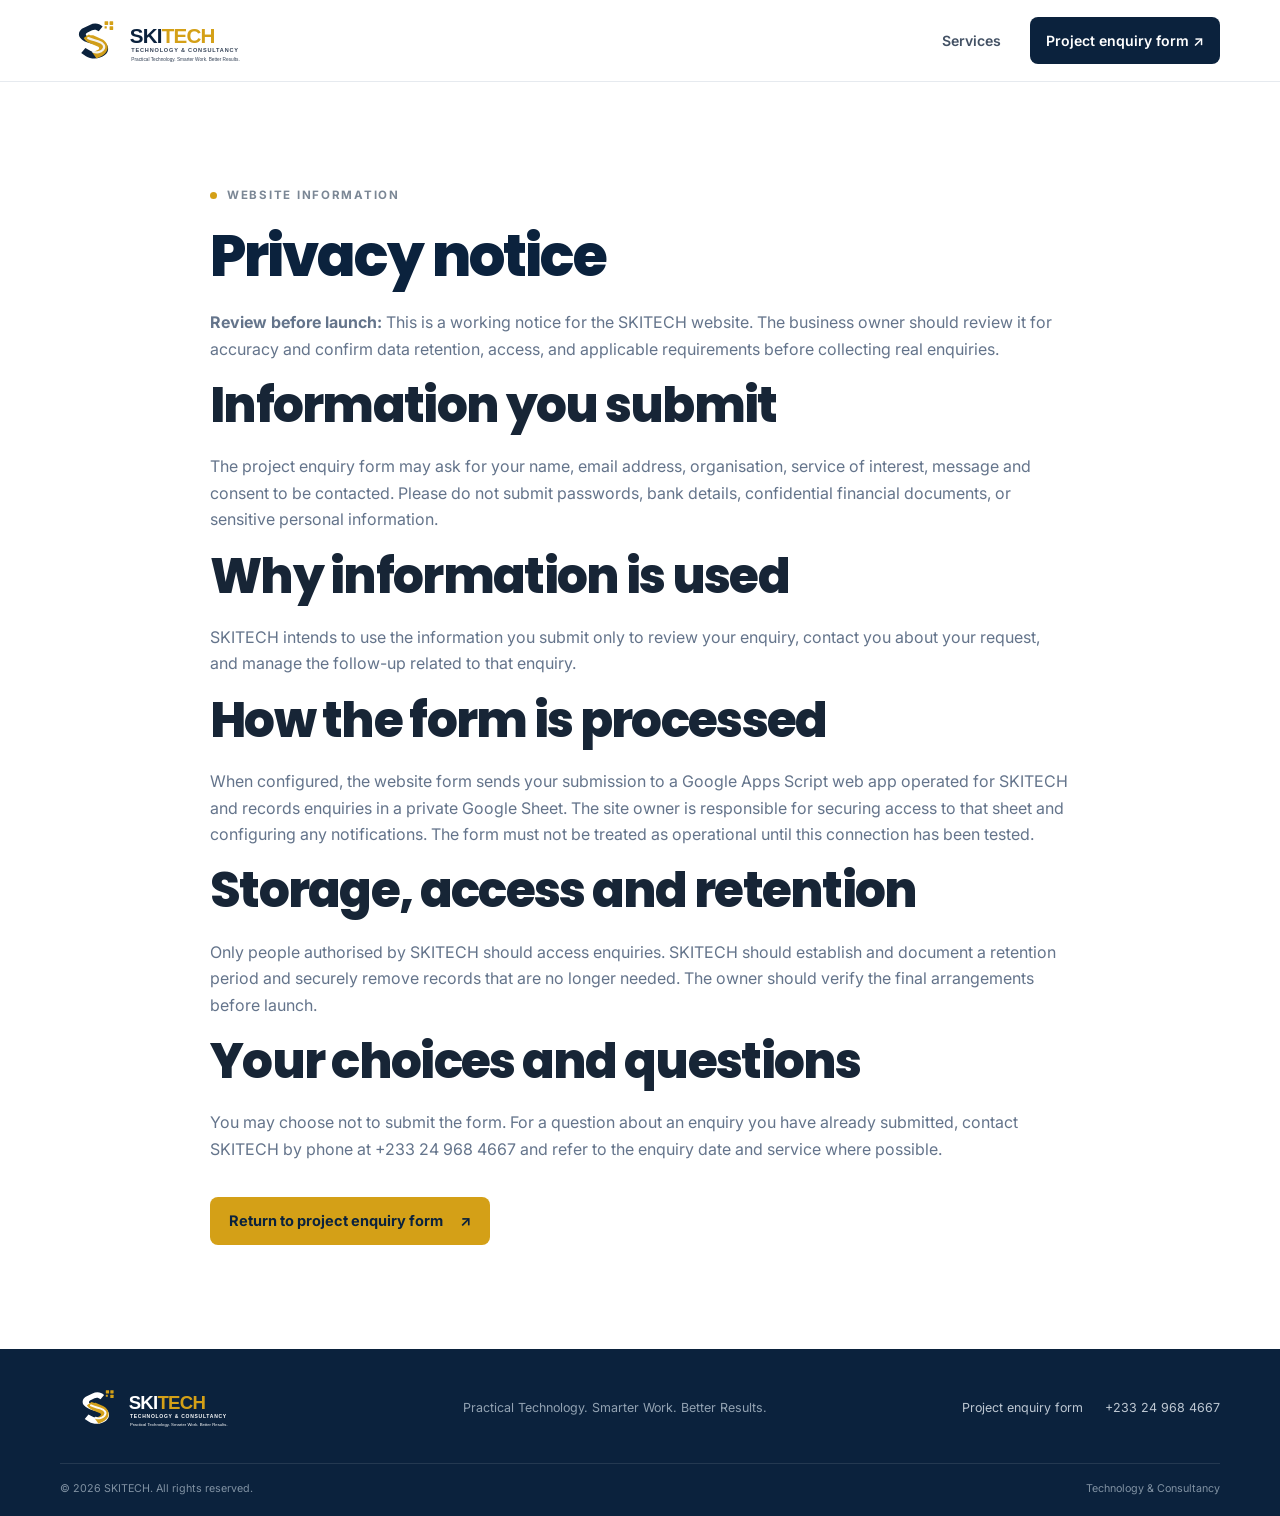
==== commit a44713c4: "Add files via upload" ====
--- a/privacy.html
+++ b/privacy.html
@@ -1,2 +1,2 @@
 <!doctype html>
-<html lang="en"><head><meta charset="utf-8"><meta name="viewport" content="width=device-width, initial-scale=1"><meta name="theme-color" content="#0B223D"><meta name="description" content="How SKITECH intends to handle information submitted through its website enquiry form."><title>Privacy Notice | SKITECH</title><link rel="icon" href="assets/favicon.svg" type="image/svg+xml"><link href="https://fonts.googleapis.com/css2?family=Inter:wght@400;500;600;700&family=Poppins:wght@500;600;700;800&display=swap" rel="stylesheet"><link rel="stylesheet" href="styles.css"></head><body><header class="site-header"><div class="container nav-wrap"><a class="brand" href="index.html" aria-label="SKITECH home"><img class="brand-logo brand-logo-light" src="assets/brand/logos/skitech-logo-primary.svg" alt="SKITECH Technology and Consultancy"></a><button class="menu-toggle" aria-label="Open navigation" aria-expanded="false" aria-controls="main-nav"><span></span><span></span><span></span></button><nav id="main-nav" class="main-nav" aria-label="Main navigation"><a href="index.html#services">Services</a><a class="nav-cta" href="index.html#contact">Project enquiry form ↗</a></nav></div></header><main id="main"><section class="section-pad"><div class="container" style="max-width:860px"><div class="eyebrow"><span class="eyebrow-dot"></span> WEBSITE INFORMATION</div><h1 style="font-size:clamp(2.3rem,5vw,3.6rem);color:#0B223D">Privacy notice</h1><p><strong>Review before launch:</strong> This is a working notice for the SKITECH website. The business owner should review it for accuracy and confirm data retention, access, and applicable requirements before collecting real enquiries.</p><h2>Information you submit</h2><p>The project enquiry form may ask for your name, email address, organisation, service of interest, message and consent to be contacted. Please do not submit passwords, bank details, confidential financial documents, or sensitive personal information.</p><h2>Why information is used</h2><p>SKITECH intends to use the information you submit only to review your enquiry, contact you about your request, and manage the follow-up related to that enquiry.</p><h2>How the form is processed</h2><p>When configured, the website form sends your submission to a Google Apps Script web app operated for SKITECH and records enquiries in a private Google Sheet. The site owner is responsible for securing access to that sheet and configuring any notifications. The form must not be treated as operational until this connection has been tested.</p><h2>Storage, access and retention</h2><p>Only people authorised by SKITECH should access enquiries. SKITECH should establish and document a retention period and securely remove records that are no longer needed. The owner should verify the final arrangements before launch.</p><h2>Your choices and questions</h2><p>You may choose not to submit the form. For a question about an enquiry you have already submitted, contact SKITECH by phone at <a href="tel:+233249684667">+233 24 968 4667</a> and refer to the enquiry date and service where possible.</p><div style="margin-top:35px"><a class="button button-gold" href="index.html#contact">Return to project enquiry form <span aria-hidden="true">↗</span></a></div></div></section></main><footer class="site-footer"><div class="container footer-main"><a class="brand footer-brand" href="index.html" aria-label="SKITECH home"><img class="brand-logo brand-logo-dark" src="assets/brand/logos/skitech-logo-dark-background.svg" alt="SKITECH Technology and Consultancy"></a><p>Practical Technology. Smarter Work. Better Results.</p><div class="footer-links"><a href="index.html#contact">Project enquiry form</a><a href="tel:+233249684667">+233 24 968 4667</a></div></div><div class="container footer-bottom"><span>© <span id="year"></span> SKITECH. All rights reserved.</span><span>Technology &amp; Consultancy</span></div></footer><script src="script.js"></script></body></html>+<html lang="en"><head><meta charset="utf-8"><meta name="viewport" content="width=device-width, initial-scale=1"><meta name="theme-color" content="#0B223D"><meta name="description" content="How SKITECH intends to handle information submitted through its website enquiry form."><title>Privacy Notice | SKITECH</title><link rel="icon" href="logos/favicon.svg" type="image/svg+xml"><link href="https://fonts.googleapis.com/css2?family=Inter:wght@400;500;600;700&family=Poppins:wght@500;600;700;800&display=swap" rel="stylesheet"><link rel="stylesheet" href="styles.css"></head><body><header class="site-header"><div class="container nav-wrap"><a class="brand" href="index.html" aria-label="SKITECH home"><img class="brand-logo brand-logo-light" src="logos/skitech-logo-primary.svg" alt="SKITECH Technology and Consultancy"></a><button class="menu-toggle" aria-label="Open navigation" aria-expanded="false" aria-controls="main-nav"><span></span><span></span><span></span></button><nav id="main-nav" class="main-nav" aria-label="Main navigation"><a href="index.html#services">Services</a><a class="nav-cta" href="index.html#contact">Project enquiry form ↗</a></nav></div></header><main id="main"><section class="section-pad"><div class="container" style="max-width:860px"><div class="eyebrow"><span class="eyebrow-dot"></span> WEBSITE INFORMATION</div><h1 style="font-size:clamp(2.3rem,5vw,3.6rem);color:#0B223D">Privacy notice</h1><p><strong>Review before launch:</strong> This is a working notice for the SKITECH website. The business owner should review it for accuracy and confirm data retention, access, and applicable requirements before collecting real enquiries.</p><h2>Information you submit</h2><p>The project enquiry form may ask for your name, email address, organisation, service of interest, message and consent to be contacted. Please do not submit passwords, bank details, confidential financial documents, or sensitive personal information.</p><h2>Why information is used</h2><p>SKITECH intends to use the information you submit only to review your enquiry, contact you about your request, and manage the follow-up related to that enquiry.</p><h2>How the form is processed</h2><p>When configured, the website form sends your submission to a Google Apps Script web app operated for SKITECH and records enquiries in a private Google Sheet. The site owner is responsible for securing access to that sheet and configuring any notifications. The form must not be treated as operational until this connection has been tested.</p><h2>Storage, access and retention</h2><p>Only people authorised by SKITECH should access enquiries. SKITECH should establish and document a retention period and securely remove records that are no longer needed. The owner should verify the final arrangements before launch.</p><h2>Your choices and questions</h2><p>You may choose not to submit the form. For a question about an enquiry you have already submitted, contact SKITECH by phone at <a href="tel:+233249684667">+233 24 968 4667</a> and refer to the enquiry date and service where possible.</p><div style="margin-top:35px"><a class="button button-gold" href="index.html#contact">Return to project enquiry form <span aria-hidden="true">↗</span></a></div></div></section></main><footer class="site-footer"><div class="container footer-main"><a class="brand footer-brand" href="index.html" aria-label="SKITECH home"><img class="brand-logo brand-logo-dark" src="logos/skitech-logo-dark-background.svg" alt="SKITECH Technology and Consultancy"></a><p>Practical Technology. Smarter Work. Better Results.</p><div class="footer-links"><a href="index.html#contact">Project enquiry form</a><a href="tel:+233249684667">+233 24 968 4667</a></div></div><div class="container footer-bottom"><span>© <span id="year"></span> SKITECH. All rights reserved.</span><span>Technology &amp; Consultancy</span></div></footer><script src="script.js"></script></body></html>
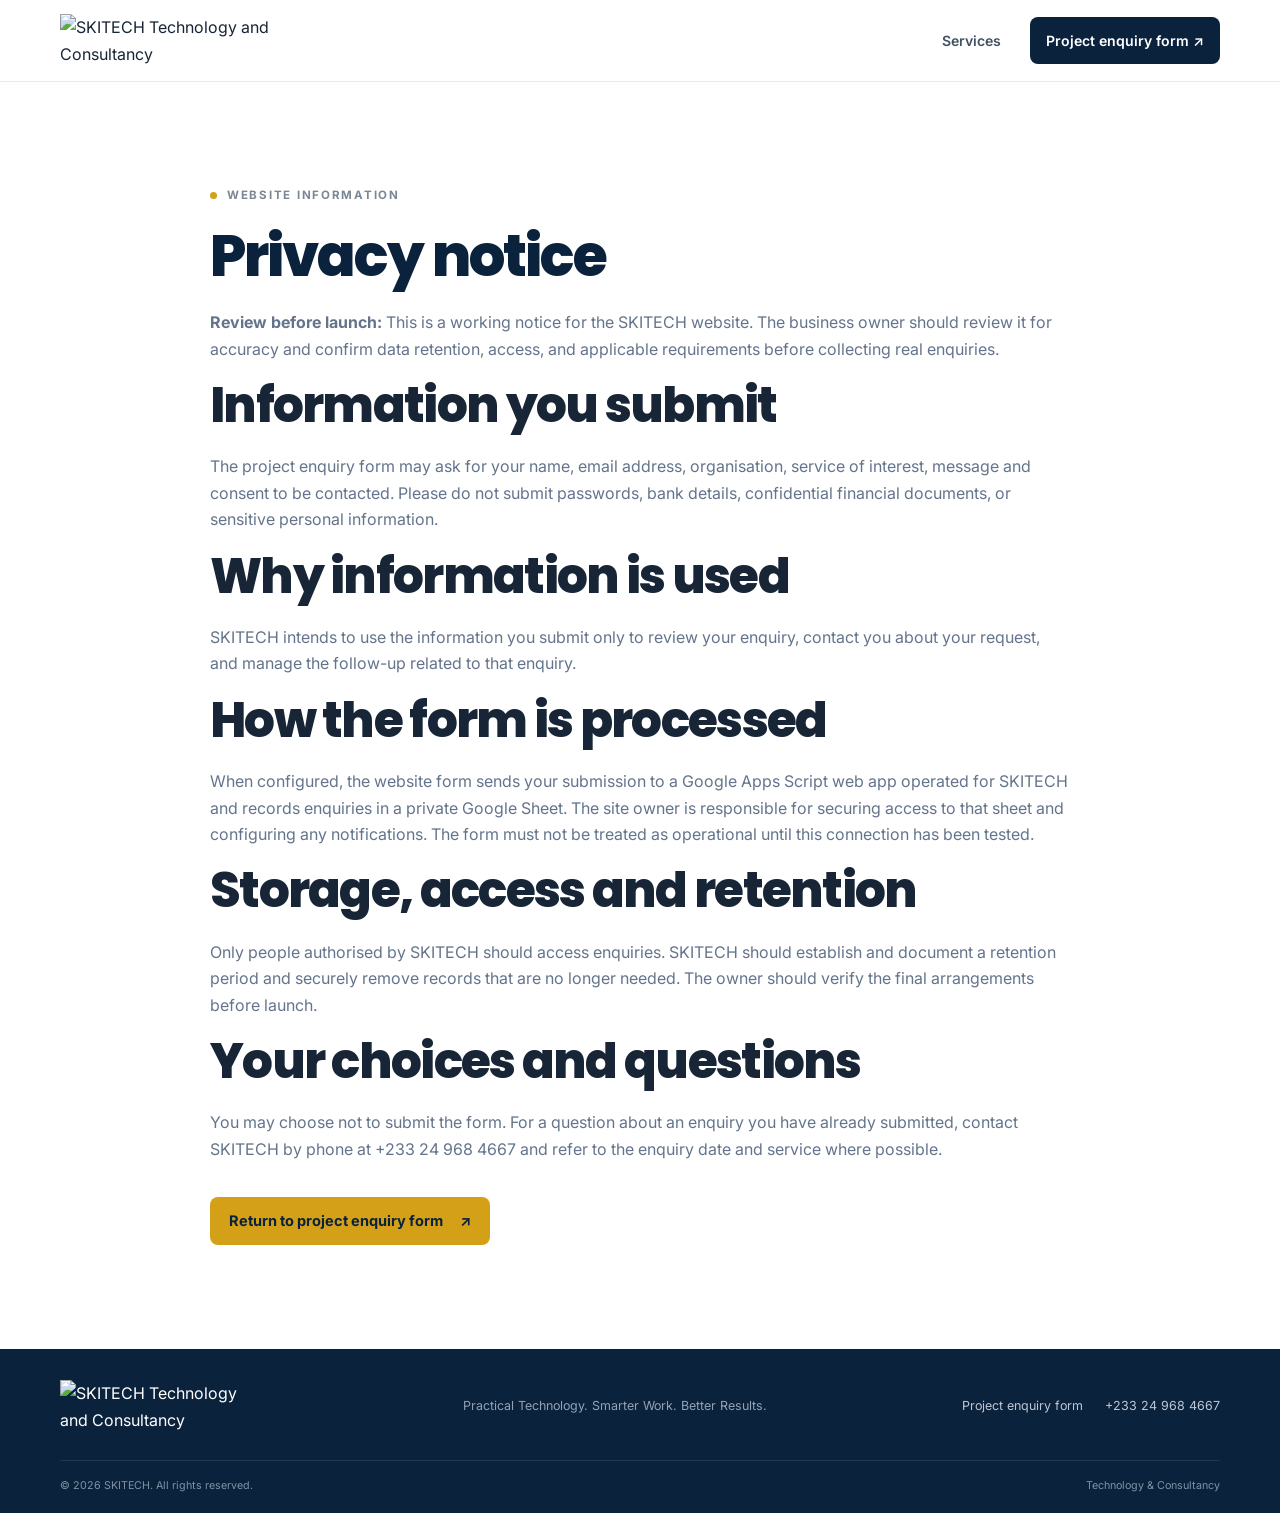
==== commit 6f0eb912: "Add files via upload" ====
--- a/privacy.html
+++ b/privacy.html
@@ -1,2 +1,2 @@
 <!doctype html>
-<html lang="en"><head><meta charset="utf-8"><meta name="viewport" content="width=device-width, initial-scale=1"><meta name="theme-color" content="#0B223D"><meta name="description" content="How SKITECH intends to handle information submitted through its website enquiry form."><title>Privacy Notice | SKITECH</title><link rel="icon" href="logos/favicon.svg" type="image/svg+xml"><link href="https://fonts.googleapis.com/css2?family=Inter:wght@400;500;600;700&family=Poppins:wght@500;600;700;800&display=swap" rel="stylesheet"><link rel="stylesheet" href="styles.css"></head><body><header class="site-header"><div class="container nav-wrap"><a class="brand" href="index.html" aria-label="SKITECH home"><img class="brand-logo brand-logo-light" src="logos/skitech-logo-primary.svg" alt="SKITECH Technology and Consultancy"></a><button class="menu-toggle" aria-label="Open navigation" aria-expanded="false" aria-controls="main-nav"><span></span><span></span><span></span></button><nav id="main-nav" class="main-nav" aria-label="Main navigation"><a href="index.html#services">Services</a><a class="nav-cta" href="index.html#contact">Project enquiry form ↗</a></nav></div></header><main id="main"><section class="section-pad"><div class="container" style="max-width:860px"><div class="eyebrow"><span class="eyebrow-dot"></span> WEBSITE INFORMATION</div><h1 style="font-size:clamp(2.3rem,5vw,3.6rem);color:#0B223D">Privacy notice</h1><p><strong>Review before launch:</strong> This is a working notice for the SKITECH website. The business owner should review it for accuracy and confirm data retention, access, and applicable requirements before collecting real enquiries.</p><h2>Information you submit</h2><p>The project enquiry form may ask for your name, email address, organisation, service of interest, message and consent to be contacted. Please do not submit passwords, bank details, confidential financial documents, or sensitive personal information.</p><h2>Why information is used</h2><p>SKITECH intends to use the information you submit only to review your enquiry, contact you about your request, and manage the follow-up related to that enquiry.</p><h2>How the form is processed</h2><p>When configured, the website form sends your submission to a Google Apps Script web app operated for SKITECH and records enquiries in a private Google Sheet. The site owner is responsible for securing access to that sheet and configuring any notifications. The form must not be treated as operational until this connection has been tested.</p><h2>Storage, access and retention</h2><p>Only people authorised by SKITECH should access enquiries. SKITECH should establish and document a retention period and securely remove records that are no longer needed. The owner should verify the final arrangements before launch.</p><h2>Your choices and questions</h2><p>You may choose not to submit the form. For a question about an enquiry you have already submitted, contact SKITECH by phone at <a href="tel:+233249684667">+233 24 968 4667</a> and refer to the enquiry date and service where possible.</p><div style="margin-top:35px"><a class="button button-gold" href="index.html#contact">Return to project enquiry form <span aria-hidden="true">↗</span></a></div></div></section></main><footer class="site-footer"><div class="container footer-main"><a class="brand footer-brand" href="index.html" aria-label="SKITECH home"><img class="brand-logo brand-logo-dark" src="logos/skitech-logo-dark-background.svg" alt="SKITECH Technology and Consultancy"></a><p>Practical Technology. Smarter Work. Better Results.</p><div class="footer-links"><a href="index.html#contact">Project enquiry form</a><a href="tel:+233249684667">+233 24 968 4667</a></div></div><div class="container footer-bottom"><span>© <span id="year"></span> SKITECH. All rights reserved.</span><span>Technology &amp; Consultancy</span></div></footer><script src="script.js"></script></body></html>+<html lang="en"><head><meta charset="utf-8"><meta name="viewport" content="width=device-width, initial-scale=1"><meta name="theme-color" content="#0B223D"><meta name="description" content="How SKITECH intends to handle information submitted through its website enquiry form."><title>Privacy Notice | SKITECH</title><link rel="icon" href="assets/favicon.svg" type="image/svg+xml"><link href="https://fonts.googleapis.com/css2?family=Inter:wght@400;500;600;700&family=Poppins:wght@500;600;700;800&display=swap" rel="stylesheet"><link rel="stylesheet" href="styles.css"></head><body><header class="site-header"><div class="container nav-wrap"><a class="brand" href="index.html" aria-label="SKITECH home"><img class="brand-logo brand-logo-light" src="assets/brand/logos/skitech-logo-primary.svg" alt="SKITECH Technology and Consultancy"></a><button class="menu-toggle" aria-label="Open navigation" aria-expanded="false" aria-controls="main-nav"><span></span><span></span><span></span></button><nav id="main-nav" class="main-nav" aria-label="Main navigation"><a href="index.html#services">Services</a><a class="nav-cta" href="index.html#contact">Project enquiry form ↗</a></nav></div></header><main id="main"><section class="section-pad"><div class="container" style="max-width:860px"><div class="eyebrow"><span class="eyebrow-dot"></span> WEBSITE INFORMATION</div><h1 style="font-size:clamp(2.3rem,5vw,3.6rem);color:#0B223D">Privacy notice</h1><p><strong>Review before launch:</strong> This is a working notice for the SKITECH website. The business owner should review it for accuracy and confirm data retention, access, and applicable requirements before collecting real enquiries.</p><h2>Information you submit</h2><p>The project enquiry form may ask for your name, email address, organisation, service of interest, message and consent to be contacted. Please do not submit passwords, bank details, confidential financial documents, or sensitive personal information.</p><h2>Why information is used</h2><p>SKITECH intends to use the information you submit only to review your enquiry, contact you about your request, and manage the follow-up related to that enquiry.</p><h2>How the form is processed</h2><p>When configured, the website form sends your submission to a Google Apps Script web app operated for SKITECH and records enquiries in a private Google Sheet. The site owner is responsible for securing access to that sheet and configuring any notifications. The form must not be treated as operational until this connection has been tested.</p><h2>Storage, access and retention</h2><p>Only people authorised by SKITECH should access enquiries. SKITECH should establish and document a retention period and securely remove records that are no longer needed. The owner should verify the final arrangements before launch.</p><h2>Your choices and questions</h2><p>You may choose not to submit the form. For a question about an enquiry you have already submitted, contact SKITECH by phone at <a href="tel:+233249684667">+233 24 968 4667</a> and refer to the enquiry date and service where possible.</p><div style="margin-top:35px"><a class="button button-gold" href="index.html#contact">Return to project enquiry form <span aria-hidden="true">↗</span></a></div></div></section></main><footer class="site-footer"><div class="container footer-main"><a class="brand footer-brand" href="index.html" aria-label="SKITECH home"><img class="brand-logo brand-logo-dark" src="assets/brand/logos/skitech-logo-dark-background.svg" alt="SKITECH Technology and Consultancy"></a><p>Practical Technology. Smarter Work. Better Results.</p><div class="footer-links"><a href="index.html#contact">Project enquiry form</a><a href="tel:+233249684667">+233 24 968 4667</a></div></div><div class="container footer-bottom"><span>© <span id="year"></span> SKITECH. All rights reserved.</span><span>Technology &amp; Consultancy</span></div></footer><script src="script.js"></script></body></html>
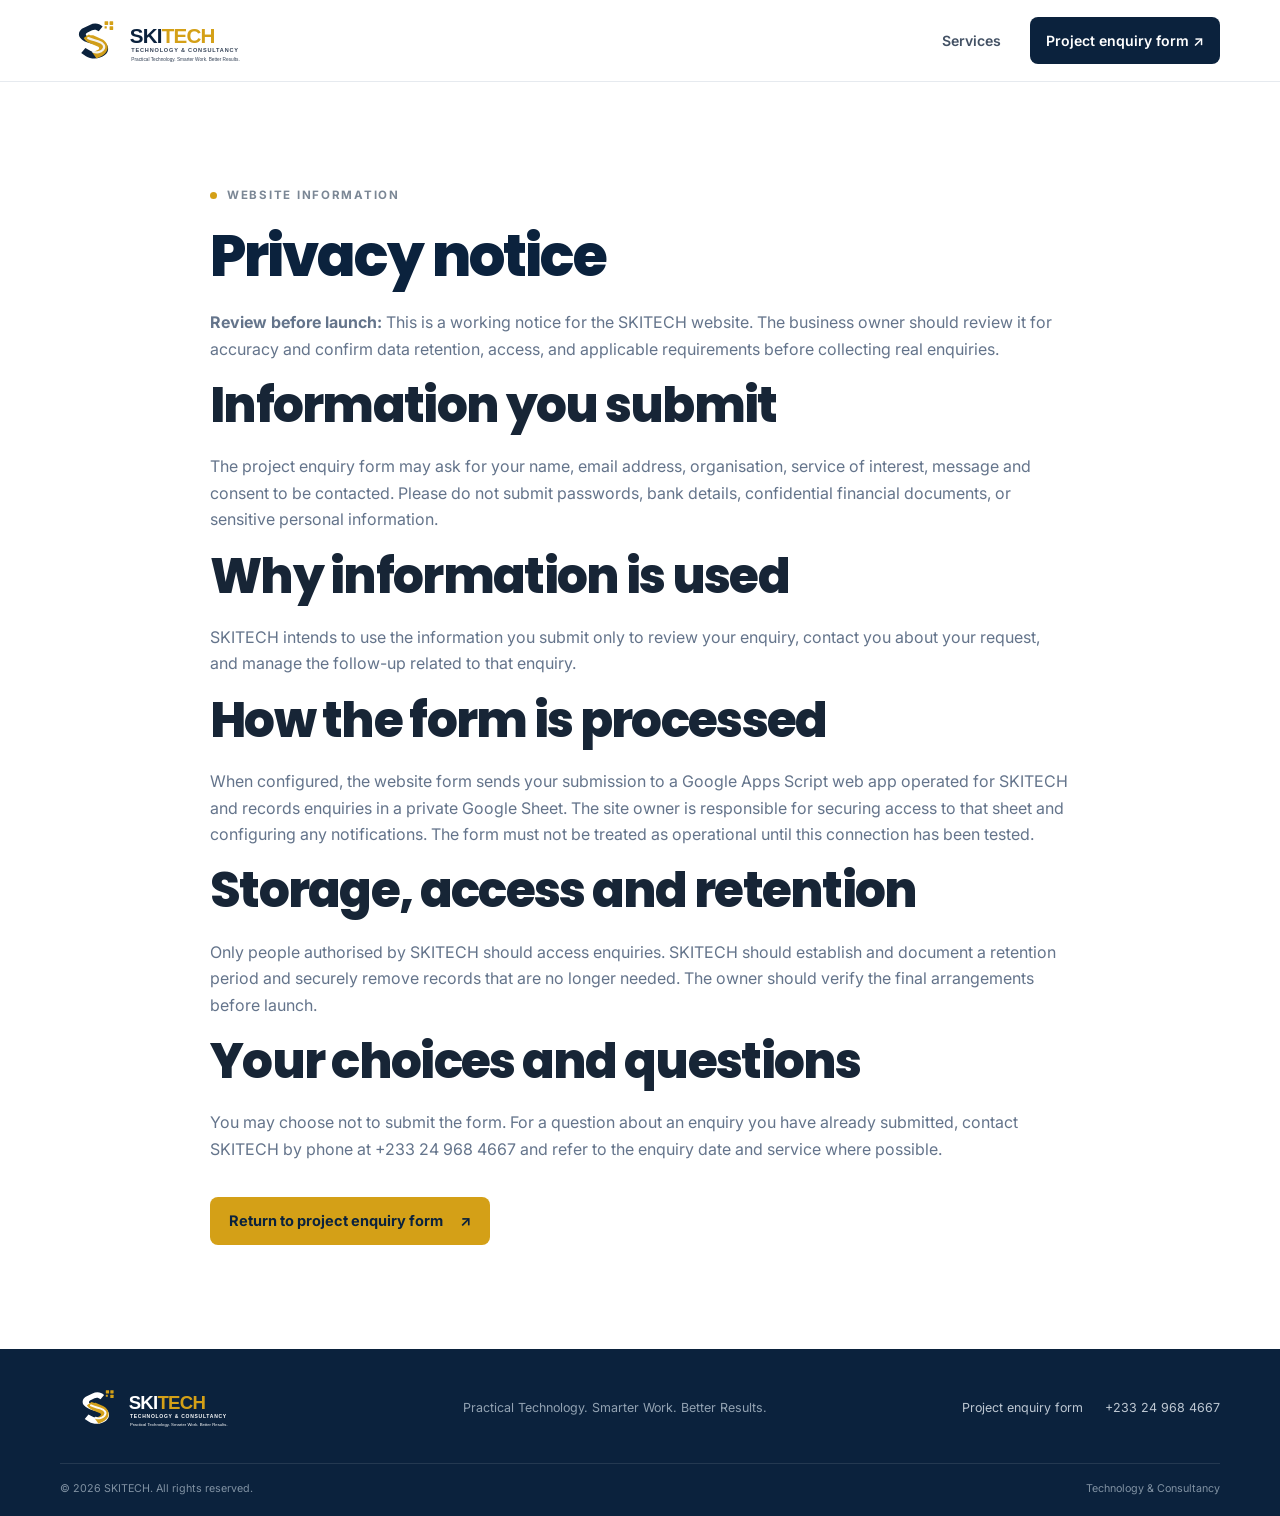
==== commit 52e7e8a7: "Update privacy.html" ====
--- a/privacy.html
+++ b/privacy.html
@@ -1,2 +1,2 @@
 <!doctype html>
-<html lang="en"><head><meta charset="utf-8"><meta name="viewport" content="width=device-width, initial-scale=1"><meta name="theme-color" content="#0B223D"><meta name="description" content="How SKITECH intends to handle information submitted through its website enquiry form."><title>Privacy Notice | SKITECH</title><link rel="icon" href="assets/favicon.svg" type="image/svg+xml"><link href="https://fonts.googleapis.com/css2?family=Inter:wght@400;500;600;700&family=Poppins:wght@500;600;700;800&display=swap" rel="stylesheet"><link rel="stylesheet" href="styles.css"></head><body><header class="site-header"><div class="container nav-wrap"><a class="brand" href="index.html" aria-label="SKITECH home"><img class="brand-logo brand-logo-light" src="assets/brand/logos/skitech-logo-primary.svg" alt="SKITECH Technology and Consultancy"></a><button class="menu-toggle" aria-label="Open navigation" aria-expanded="false" aria-controls="main-nav"><span></span><span></span><span></span></button><nav id="main-nav" class="main-nav" aria-label="Main navigation"><a href="index.html#services">Services</a><a class="nav-cta" href="index.html#contact">Project enquiry form ↗</a></nav></div></header><main id="main"><section class="section-pad"><div class="container" style="max-width:860px"><div class="eyebrow"><span class="eyebrow-dot"></span> WEBSITE INFORMATION</div><h1 style="font-size:clamp(2.3rem,5vw,3.6rem);color:#0B223D">Privacy notice</h1><p><strong>Review before launch:</strong> This is a working notice for the SKITECH website. The business owner should review it for accuracy and confirm data retention, access, and applicable requirements before collecting real enquiries.</p><h2>Information you submit</h2><p>The project enquiry form may ask for your name, email address, organisation, service of interest, message and consent to be contacted. Please do not submit passwords, bank details, confidential financial documents, or sensitive personal information.</p><h2>Why information is used</h2><p>SKITECH intends to use the information you submit only to review your enquiry, contact you about your request, and manage the follow-up related to that enquiry.</p><h2>How the form is processed</h2><p>When configured, the website form sends your submission to a Google Apps Script web app operated for SKITECH and records enquiries in a private Google Sheet. The site owner is responsible for securing access to that sheet and configuring any notifications. The form must not be treated as operational until this connection has been tested.</p><h2>Storage, access and retention</h2><p>Only people authorised by SKITECH should access enquiries. SKITECH should establish and document a retention period and securely remove records that are no longer needed. The owner should verify the final arrangements before launch.</p><h2>Your choices and questions</h2><p>You may choose not to submit the form. For a question about an enquiry you have already submitted, contact SKITECH by phone at <a href="tel:+233249684667">+233 24 968 4667</a> and refer to the enquiry date and service where possible.</p><div style="margin-top:35px"><a class="button button-gold" href="index.html#contact">Return to project enquiry form <span aria-hidden="true">↗</span></a></div></div></section></main><footer class="site-footer"><div class="container footer-main"><a class="brand footer-brand" href="index.html" aria-label="SKITECH home"><img class="brand-logo brand-logo-dark" src="assets/brand/logos/skitech-logo-dark-background.svg" alt="SKITECH Technology and Consultancy"></a><p>Practical Technology. Smarter Work. Better Results.</p><div class="footer-links"><a href="index.html#contact">Project enquiry form</a><a href="tel:+233249684667">+233 24 968 4667</a></div></div><div class="container footer-bottom"><span>© <span id="year"></span> SKITECH. All rights reserved.</span><span>Technology &amp; Consultancy</span></div></footer><script src="script.js"></script></body></html>+<html lang="en"><head><meta charset="utf-8"><meta name="viewport" content="width=device-width, initial-scale=1"><meta name="theme-color" content="#0B223D"><meta name="description" content="How SKITECH intends to handle information submitted through its website enquiry form."><title>Privacy Notice | SKITECH</title><link rel="icon" href="logos/favicon.svg" type="image/svg+xml"><link href="https://fonts.googleapis.com/css2?family=Inter:wght@400;500;600;700&family=Poppins:wght@500;600;700;800&display=swap" rel="stylesheet"><link rel="stylesheet" href="styles.css"></head><body><header class="site-header"><div class="container nav-wrap"><a class="brand" href="index.html" aria-label="SKITECH home"><img class="brand-logo brand-logo-light" src="logos/skitech-logo-primary.svg" alt="SKITECH Technology and Consultancy"></a><button class="menu-toggle" aria-label="Open navigation" aria-expanded="false" aria-controls="main-nav"><span></span><span></span><span></span></button><nav id="main-nav" class="main-nav" aria-label="Main navigation"><a href="index.html#services">Services</a><a class="nav-cta" href="index.html#contact">Project enquiry form ↗</a></nav></div></header><main id="main"><section class="section-pad"><div class="container" style="max-width:860px"><div class="eyebrow"><span class="eyebrow-dot"></span> WEBSITE INFORMATION</div><h1 style="font-size:clamp(2.3rem,5vw,3.6rem);color:#0B223D">Privacy notice</h1><p><strong>Review before launch:</strong> This is a working notice for the SKITECH website. The business owner should review it for accuracy and confirm data retention, access, and applicable requirements before collecting real enquiries.</p><h2>Information you submit</h2><p>The project enquiry form may ask for your name, email address, organisation, service of interest, message and consent to be contacted. Please do not submit passwords, bank details, confidential financial documents, or sensitive personal information.</p><h2>Why information is used</h2><p>SKITECH intends to use the information you submit only to review your enquiry, contact you about your request, and manage the follow-up related to that enquiry.</p><h2>How the form is processed</h2><p>When configured, the website form sends your submission to a Google Apps Script web app operated for SKITECH and records enquiries in a private Google Sheet. The site owner is responsible for securing access to that sheet and configuring any notifications. The form must not be treated as operational until this connection has been tested.</p><h2>Storage, access and retention</h2><p>Only people authorised by SKITECH should access enquiries. SKITECH should establish and document a retention period and securely remove records that are no longer needed. The owner should verify the final arrangements before launch.</p><h2>Your choices and questions</h2><p>You may choose not to submit the form. For a question about an enquiry you have already submitted, contact SKITECH by phone at <a href="tel:+233249684667">+233 24 968 4667</a> and refer to the enquiry date and service where possible.</p><div style="margin-top:35px"><a class="button button-gold" href="index.html#contact">Return to project enquiry form <span aria-hidden="true">↗</span></a></div></div></section></main><footer class="site-footer"><div class="container footer-main"><a class="brand footer-brand" href="index.html" aria-label="SKITECH home"><img class="brand-logo brand-logo-dark" src="logos/skitech-logo-dark-background.svg" alt="SKITECH Technology and Consultancy"></a><p>Practical Technology. Smarter Work. Better Results.</p><div class="footer-links"><a href="index.html#contact">Project enquiry form</a><a href="tel:+233249684667">+233 24 968 4667</a></div></div><div class="container footer-bottom"><span>© <span id="year"></span> SKITECH. All rights reserved.</span><span>Technology &amp; Consultancy</span></div></footer><script src="script.js"></script></body></html>
